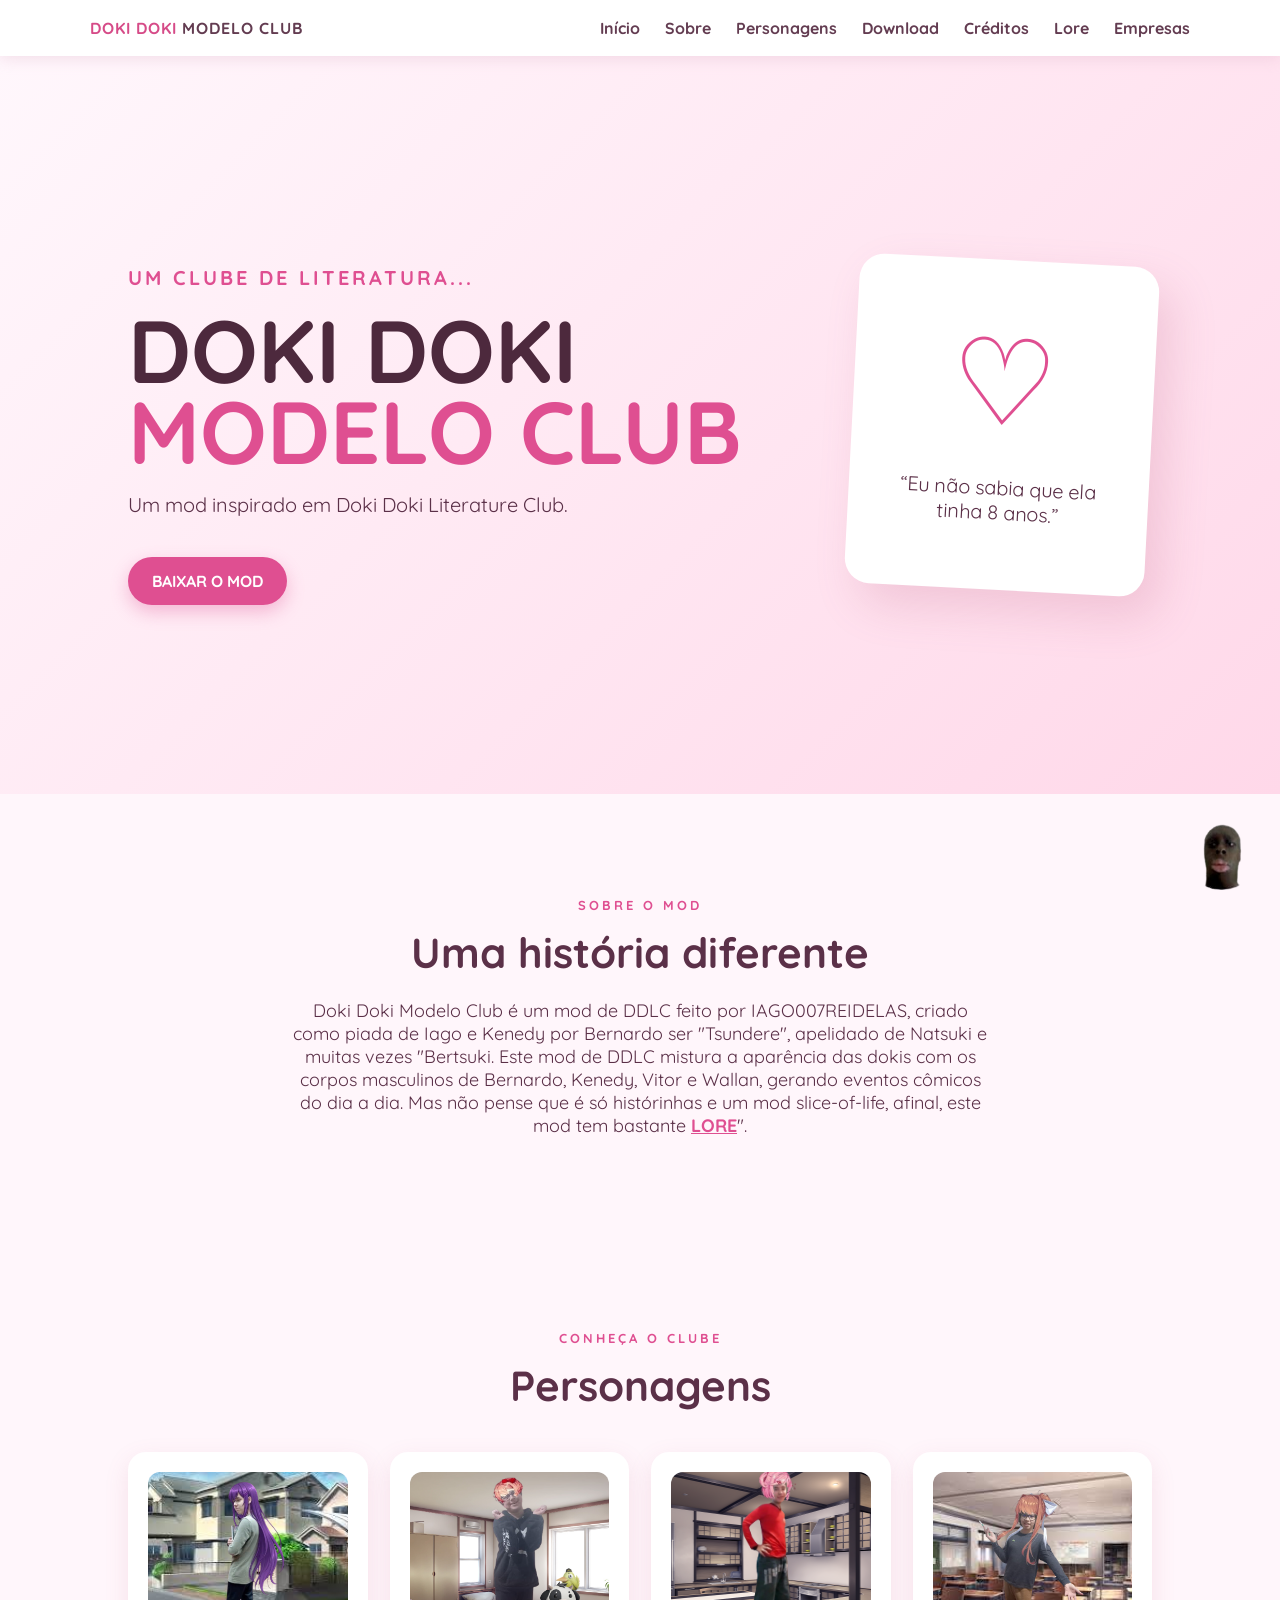
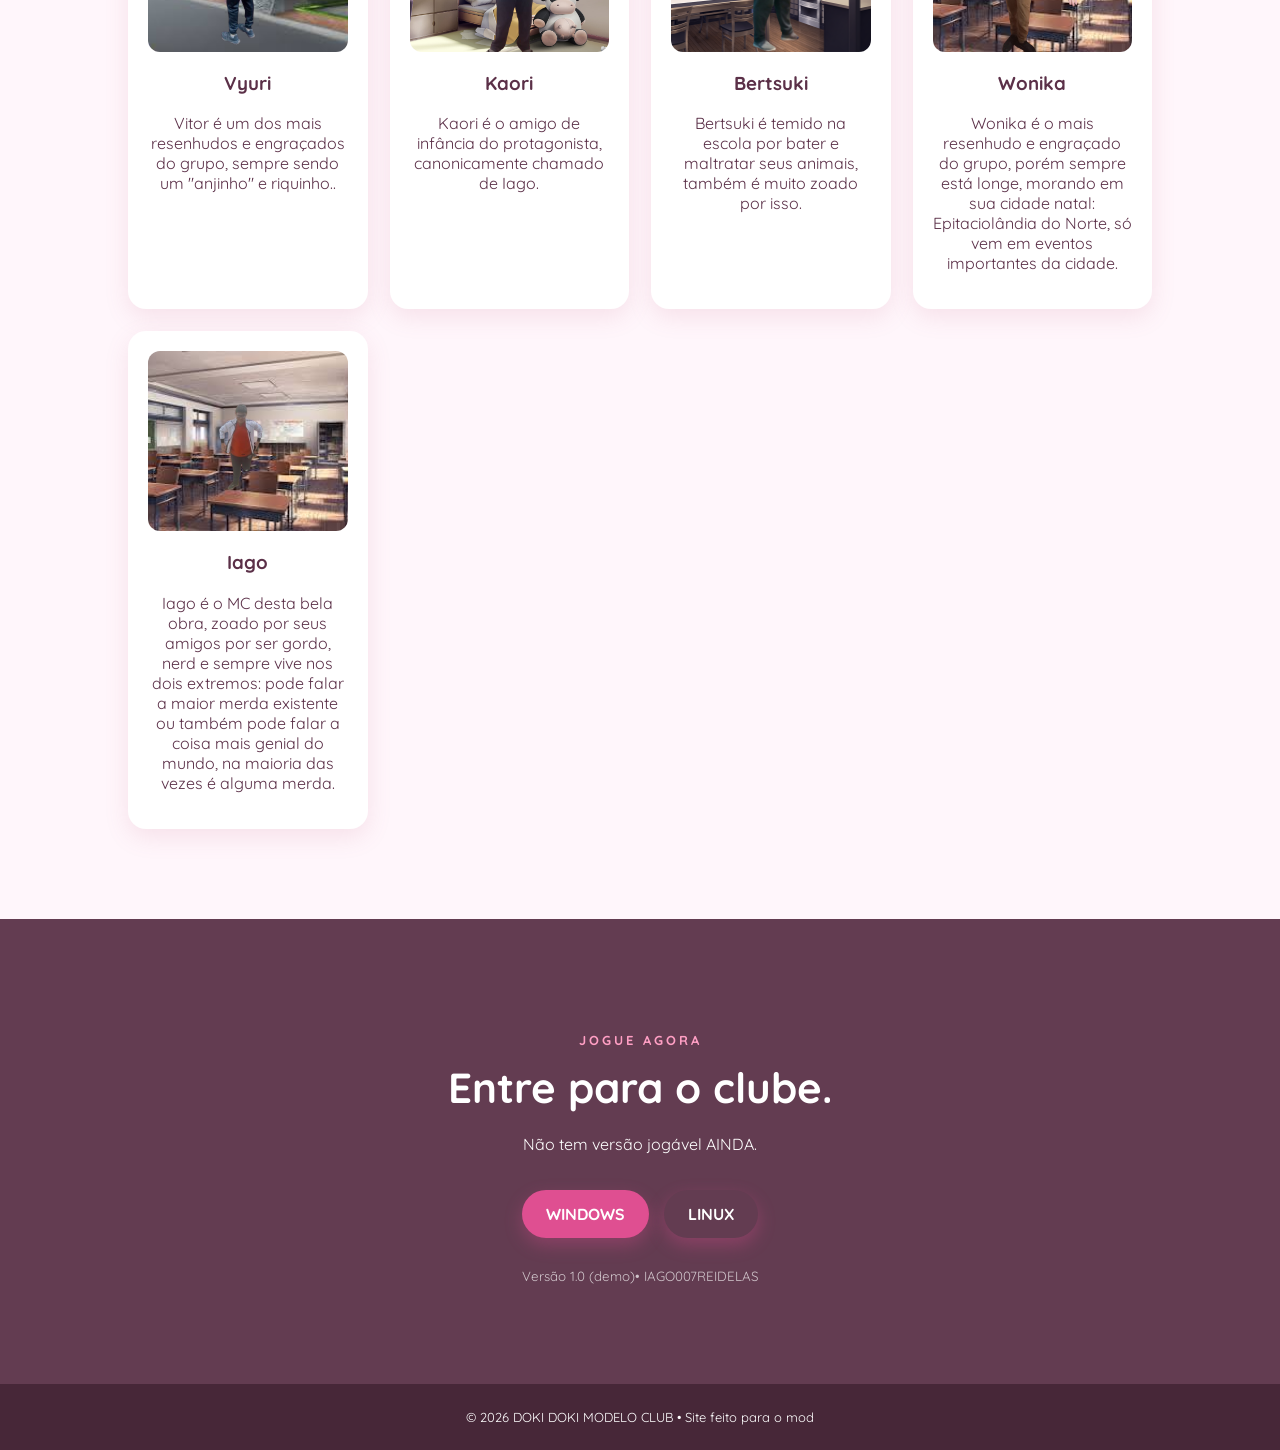
==== index.html @ a73f0401 "first commit" ====
<!doctype html>
<html lang="pt-BR">
<head>
  <meta charset="utf-8">
  <meta name="viewport" content="width=device-width,initial-scale=1">
  <title>DOKI DOKI MODELO CLUB</title>
  <link rel="stylesheet" href="style.css">
</head>
<a href="neguinho.html">
    <img
        src="assets/icones/neguinho.png"
        alt="Neguinho"
        class="neguinho"
    >
</a>
<body>
  <header class="topbar">
    <div class="logo">DOKI DOKI <span>MODELO CLUB</span></div>
    <nav>
      <a href="#home">Início</a>
      <a href="#sobre">Sobre</a>
      <a href="#personagens">Personagens</a>
      <a href="#download">Download</a>
      <a href="creditos.html">Créditos</a>
      <a href="lore.html">Lore</a>
      <a href="empresas.html">Empresas</a>
    </nav>
  </header>

  <main id="home">
    <section class="hero">
      <div class="hero-text">
        <p class="eyebrow">UM CLUBE DE LITERATURA...</p>
        <h1>DOKI DOKI<br><span>MODELO CLUB</span></h1>
        <p>Um mod inspirado em Doki Doki Literature Club.</p>
        <a class="button" href="#download">BAIXAR O MOD</a>
      </div>
      <div class="hero-card">
        <div class="hero-heart">♡</div>
        <p>“Eu não sabia que ela tinha 8 anos.”</p>
      </div>
    </section>

    <section id="sobre" class="section">
      <p class="eyebrow">SOBRE O MOD</p>
      <h2>Uma história diferente</h2>
      <p>Doki Doki Modelo Club é um mod de DDLC feito por IAGO007REIDELAS, criado como piada de Iago e Kenedy por Bernardo ser "Tsundere", apelidado de Natsuki e muitas vezes "Bertsuki. Este mod de DDLC mistura a aparência das dokis com os corpos masculinos de Bernardo, Kenedy, Vitor e Wallan, gerando eventos cômicos do dia a dia. Mas não pense que é só histórinhas e um mod slice-of-life, afinal, este mod tem bastante <a class="lore-button" href="lore.html">LORE</a>".</p>
    </section>

    <section id="personagens" class="section characters">
      <p class="eyebrow">CONHEÇA O CLUBE</p>
      <h2>Personagens</h2>
      <div class="cards">

    <a href="vyuri.html" class="character-card">
    <article>
        <div class="portrait vyuri">
            <img src="assets/personagens/vyuri_menu.png" alt="Vyuri">
        </div>
        <h3>Vyuri</h3>
        <p>Vitor é um dos mais resenhudos e engraçados do grupo, sempre sendo um "anjinho" e riquinho..</p>
    </article>
</a>
    <a href="kaori.html" class="character-card">
    <article>
        <div class="portrait kaori">
            <img src="assets/personagens/kenedy_menu.png" alt="Kaori">
        </div>
        <h3>Kaori</h3>
        <p>Kaori é o amigo de infância do protagonista, canonicamente chamado de Iago.</p>
    </article>
</a>
      <a href="bertsuki.html" class="character-card">
    <article>
        <div class="portrait bertsuki">
            <img src="assets/personagens/bernardo_menu.png" alt="Bertsuki">
        </div>
        <h3>Bertsuki</h3>
        <p>Bertsuki é temido na escola por bater e maltratar seus animais, também é muito zoado por isso.</p>
    </article>
</a>
    <a href="wonika.html" class="character-card">
    <article>
        <div class="portrait wonika">
            <img src="assets/personagens/wallan_menu.png" alt="Wonika">
        </div>
        <h3>Wonika</h3>
        <p>Wonika é o mais resenhudo e engraçado do grupo, porém sempre está longe, morando em sua cidade natal: Epitaciolândia do Norte, só vem em eventos importantes da cidade.</p>
    </article>
</a>
    <a href="iago.html" class="character-card">
    <article>
        <div class="portrait wonika">
            <img src="assets/personagens/iago_menu.png" alt="Wonika">
        </div>
        <h3>Iago</h3>
        <p>Iago é o MC desta bela obra, zoado por seus amigos por ser gordo, nerd e sempre vive nos dois extremos: pode falar a maior merda existente ou também pode falar a coisa mais genial do mundo, na maioria das vezes é alguma merda. </p>
    </article>
</a>
</div>
    </section>

    <section id="download" class="download">
      <p class="eyebrow">JOGUE AGORA</p>
      <h2>Entre para o clube.</h2>
      <p>Não tem versão jogável AINDA.</p>
      <div class="downloads">
        <a class="button" href="#">WINDOWS</a>
        <a class="button secondary" href="#">LINUX</a>
      </div>
      <small>Versão 1.0 (demo)• IAGO007REIDELAS</small>
    </section>
  </main>

  <footer>© 2026 DOKI DOKI MODELO CLUB • Site feito para o mod</footer>
  <script src="script.js"></script>
</body>
</html>
---- style.css ----
@import url('https://fonts.googleapis.com/css2?family=Quicksand:wght@400;500;700&display=swap');

/* =========================
   BASE
========================= */

* {
    box-sizing: border-box;
}

html {
    scroll-behavior: smooth;
}

body {
    margin: 0;
    font-family: Quicksand, Arial, sans-serif;
    color: #5b3048;
    background: #fff6fb;
}


/* =========================
   BARRA DE NAVEGAÇÃO
========================= */

.topbar {
    position: sticky;
    top: 0;
    z-index: 10;
    display: flex;
    justify-content: space-between;
    align-items: center;
    padding: 18px 7%;
    background: #fff;
    box-shadow: 0 2px 15px #d9a9c055;
}

.logo {
    font-weight: 700;
    color: #d64b88;
    letter-spacing: 1px;
}

.logo span {
    color: #633c51;
}

nav {
    display: flex;
    gap: 25px;
}

nav a {
    color: #633c51;
    text-decoration: none;
    font-weight: 700;
}

nav a:hover {
    color: #df4f91;
}


/* =========================
   HERO
========================= */

.hero {
    min-height: 82vh;
    display: flex;
    align-items: center;
    justify-content: space-between;
    padding: 70px 10%;
    background: linear-gradient(135deg, #fff7fc, #ffd8e9);
}

.hero-text {
    max-width: 650px;
}

.eyebrow {
    font-size: 13px;
    letter-spacing: 3px;
    font-weight: 700;
    color: #df4f91;
}

h1 {
    font-size: clamp(45px, 7vw, 88px);
    line-height: .92;
    margin: 15px 0;
    color: #4d293d;
}

h1 span {
    color: #df4f91;
}

h2 {
    font-size: 42px;
    margin: 8px 0 20px;
}

.hero p {
    font-size: 20px;
}


/* =========================
   BOTÕES
========================= */

.button {
    display: inline-block;
    margin-top: 20px;
    padding: 14px 24px;
    border-radius: 30px;
    background: #df4f91;
    color: white;
    text-decoration: none;
    font-weight: 700;
    box-shadow: 0 7px 18px #df4f9155;
}

.button:hover {
    transform: translateY(-2px);
}

.secondary {
    background: #633c51;
}


/* =========================
   HERO CARD
========================= */

.hero-card {
    width: 300px;
    height: 330px;
    border-radius: 25px;
    background: #fff;
    display: flex;
    flex-direction: column;
    align-items: center;
    justify-content: center;
    text-align: center;
    padding: 30px;
    box-shadow: 15px 20px 45px #b85a7b33;
    transform: rotate(3deg);
}

.hero-heart {
    font-size: 120px;
    color: #df4f91;
}


/* =========================
   SEÇÕES
========================= */

.section {
    padding: 90px 10%;
    text-align: center;
}

.section > p:not(.eyebrow) {
    max-width: 700px;
    margin: auto;
    font-size: 18px;
}


/* =========================
   CARDS
========================= */

.cards {
    display: grid;
    grid-template-columns: repeat(4, 1fr);
    gap: 22px;
    margin-top: 40px;
}

.cards article {
    background: #fff;
    padding: 20px;
    border-radius: 18px;
    box-shadow: 0 8px 25px #b85a7b22;
}

.character-card {
    display: block;
    text-decoration: none;
    color: inherit;
}

.character-card article {
    height: 100%;
    transition: transform 0.2s, box-shadow 0.2s;
}

.character-card:hover article {
    transform: translateY(-8px);
    box-shadow: 0 15px 30px #b85a7b44;
}


/* =========================
   RETRATOS
========================= */

.portrait {
    height: 180px;
    border-radius: 12px;
    display: flex;
    justify-content: center;
    align-items: flex-end;
    overflow: hidden;
    background-size: cover;
    background-position: center;
}

.portrait img {
    max-width: 100%;
    max-height: 180px;
    width: auto;
    height: auto;
    object-fit: contain;
}


/* Fundos individuais */

.portrait.vyuri {
    background-image: url("assets/bg/vyuri_room.jpeg");
}

.portrait.kaori {
    background-image: url("assets/bg/quarto_kaori.webp");
}

.portrait.bertsuki {
    background-image: url("assets/bg/bertsuki_room.png");
}

.portrait.wonika {
    background-image: url("assets/bg/wonika_room.jpeg");
}


/* =========================
   DOWNLOAD
========================= */

.download {
    text-align: center;
    padding: 100px 10%;
    background: #633c51;
    color: #fff;
}

.download .eyebrow {
    color: #ff9fc4;
}

.download h2 {
    color: #fff;
}

.downloads {
    display: flex;
    gap: 15px;
    justify-content: center;
    flex-wrap: wrap;
}

.download small {
    display: block;
    margin-top: 30px;
    opacity: .7;
}


/* =========================
   FOOTER
========================= */

footer {
    text-align: center;
    padding: 25px;
    background: #472738;
    color: #fff;
    font-size: 13px;
}


/* =========================
   LORE
========================= */

.lore-button {
    color: #df4f91;
    font-weight: 700;
    text-decoration: underline;
    cursor: pointer;
}

.lore-hero {
    min-height: 80vh;
    display: flex;
    flex-direction: column;
    align-items: center;
    justify-content: center;
    text-align: center;
    padding: 80px 10%;
    background: linear-gradient(135deg, #fff7fc, #ffd8e9);
}

.lore-hero h1 {
    font-size: clamp(60px, 10vw, 120px);
    margin: 10px 0;
}

.lore-hero p {
    font-size: 20px;
}

.lore-content {
    max-width: 900px;
    margin: auto;
}

.lore-content p {
    line-height: 1.8;
}


/* =========================
   SPOILER
========================= */

.spoiler-button {
    margin-top: 45px;
    padding: 30px 70px;
    border-radius: 15px;
    background: #633c51;
    color: white;
    text-decoration: none;
    font-size: 32px;
    font-weight: 700;
    box-shadow: 0 10px 30px #633c5155;
    transition: .2s;
}

.spoiler-button:hover {
    transform: scale(1.05);
    background: #df4f91;
}

.spoiler-button span {
    display: block;
    font-size: 15px;
    letter-spacing: 3px;
    margin-top: 5px;
}


/* =========================
   NEGUINHO
========================= */

.neguinho {
    position: fixed;
    bottom: 10px;
    right: 15px;
    width: 80px;
    height: auto;
    z-index: 100;
    cursor: pointer;
}

.neguinho-page {
    min-height: 100vh;
    display: flex;
    flex-direction: column;
    align-items: center;
    justify-content: center;
    text-align: center;
    padding: 40px;
    background: #fff6fb;
}

.neguinho-page h1 {
    font-size: clamp(25px, 5vw, 55px);
    color: #df4f91;
}

.neguinho-grande {
    max-width: 500px;
    width: 80%;
    height: auto;
    margin: 20px 0;
}


/* =========================
   PÁGINA DO WONIKA
========================= */

.pagina-wonika {
    margin: 40px;
}

.titulo-wonika {
    display: flex;
    align-items: center;
    gap: 20px;
}

.foto-wonika {
    width: 200px;
    height: auto;
    transform: translateY(-70px);
}

.pagina-wonika p {
    transform: translateY(-80px);
    font-size: 32px
}

.pagina-wonika h1 {
    transform: translateY(-120px);
}


/* =========================
   RESPONSIVIDADE
========================= */

@media (max-width: 800px) {

    .topbar {
        flex-direction: column;
        gap: 12px;
    }

    nav {
        gap: 12px;
        flex-wrap: wrap;
        justify-content: center;
    }

    .hero {
        flex-direction: column;
        gap: 50px;
        text-align: center;
    }

    .hero-card {
        width: 250px;
        height: 270px;
    }

    .cards {
        grid-template-columns: 1fr 1fr;
    }

    h2 {
        font-size: 34px;
    }
}

@media (max-width: 500px) {

    .cards {
        grid-template-columns: 1fr;
    }

    nav a {
        font-size: 13px;
    }
}
/* =========================
PÁGINA DE EMPRESAS
========================= */

.empresas-page {
background: #fff6fb;
}

.empresas-hero {
min-height: 60vh;
display: flex;
flex-direction: column;
align-items: center;
justify-content: center;
text-align: center;
padding: 80px 10%;
background: linear-gradient(135deg, #fff7fc, #ffd8e9);
}

.empresas-hero h1 {
font-size: clamp(50px, 8vw, 100px);
}

.empresas-hero p:not(.eyebrow) {
max-width: 700px;
font-size: 19px;
}

/* LISTA DE EMPRESAS */

.empresas-lista {
max-width: 1200px;
margin: auto;
padding: 80px 10%;
}

/* CARD DA EMPRESA */

.empresa {
display: flex;
justify-content: space-between;
align-items: center;
gap: 50px;

```
margin-bottom: 60px;
padding: 50px;

background: white;
border-radius: 25px;

box-shadow: 0 10px 30px #b85a7b22;
```

}

.empresa-info {
flex: 1;
}

.empresa-info h2 {
font-size: 38px;
}

.empresa-info p {
line-height: 1.7;
}

/* TIPO DA EMPRESA */

.empresa-tipo {
font-size: 12px;
letter-spacing: 3px;
font-weight: 700;
color: #df4f91;
}

/* DETALHES */

.empresa-detalhes {
display: flex;
gap: 30px;
flex-wrap: wrap;

```
margin: 30px 0;
```

}

.empresa-detalhes div {
display: flex;
flex-direction: column;
}

.empresa-detalhes strong {
color: #df4f91;
}

.empresa-detalhes span {
font-size: 14px;
}

/* LOGO DA EMPRESA */

.empresa-logo {
min-width: 250px;
height: 250px;

```
display: flex;
flex-direction: column;

align-items: center;
justify-content: center;

text-align: center;

border-radius: 25px;

color: white;
```

}

.empresa-logo h3 {
font-size: 90px;
margin: 0;
}

.empresa-logo p {
font-weight: 700;
letter-spacing: 2px;
}

/* JOSÉ MIGUEL EMPRESAS */

.jose-logo {
background: linear-gradient(
135deg,
#d64b88,
#633c51
);
}

/* KENEDY CORPORATION */

.kenedy-logo {
background: linear-gradient(
135deg,
#2c2c3a,
#6a6a8a
);
}

/* EMPRESA SECRETA */

.empresa-secreta {
opacity: 0.8;
}

.secreto-logo {
background: #1b1b1b;
}

.empresa-bloqueada {
padding: 14px 25px;

```
border: none;
border-radius: 20px;

background: #333;
color: #888;

font-weight: 700;

cursor: not-allowed;
```

}

/* AVISO FINAL */

.empresas-aviso {
padding: 100px 10%;

```
text-align: center;

background: #633c51;
color: white;
```

}

.empresas-aviso h2 {
color: white;
}

.empresas-aviso p:not(.eyebrow) {
max-width: 600px;
margin: auto;
}

/* RESPONSIVIDADE */

@media (max-width: 800px) {

```
.empresa {
    flex-direction: column;
    text-align: center;
}

.empresa-logo {
    min-width: 100%;
}

.empresa-detalhes {
    justify-content: center;
}
```

}
.jose-logo {
    background: none;
}

.jose-logo img {
    width: 100%;
    height: 100%;
    object-fit: contain;
}
/* =========================
   PÁGINA DO VYURI
========================= */

.pagina-vyuri {
    margin: 40px;
}

.titulo-vyuri {
    display: flex;
    align-items: center;
    justify-content: space-between;
}

.foto-vyuri {
    width: 200px;
    height: auto;
}

.pagina-vyuri p {
    transform: translateY(-30px);
}
.pagina-personagem {
    margin: 40px;
}

.titulo-personagem {
    display: flex;
    align-items: center;
    justify-content: space-between;
}

.foto-personagem {
    width: 200px;
    height: auto;
}

.pagina-personagem p {
    transform: translateY(-30px);
}
/* =========================
   CRÉDITOS
========================= */

.creditos-page {
    background: #fff6fb;
}

.creditos-hero {
    min-height: 55vh;

    display: flex;
    flex-direction: column;

    align-items: center;
    justify-content: center;

    text-align: center;

    padding: 80px 10%;

    background: linear-gradient(
        135deg,
        #fff7fc,
        #ffd8e9
    );
}

.creditos-hero h1 {
    font-size: clamp(60px, 10vw, 120px);
}

.creditos-hero p:not(.eyebrow) {
    font-size: 20px;
}


/* LISTA */

.creditos-lista {
    max-width: 900px;

    margin: auto;

    padding: 80px 10%;

    display: grid;

    grid-template-columns: repeat(
        2,
        1fr
    );

    gap: 25px;
}


/* CARDS */

.credito-card {
    background: white;

    padding: 35px;

    border-radius: 20px;

    box-shadow: 0 8px 25px #b85a7b22;

    text-align: center;
}

.credito-card h2 {
    color: #df4f91;
}

.credito-card h3 {
    font-size: 24px;
}

.credito-card p {
    line-height: 1.6;
}


/* CARD ESPECIAL */

.credito-card.especial {
    grid-column: span 2;

    background: #633c51;

    color: white;
}

.credito-card.especial h2 {
    color: #ff9fc4;
}

.pequeno {
    font-size: 13px;

    opacity: 0.7;

    margin-top: 20px;
}


/* FINAL */

.creditos-final {
    text-align: center;

    padding: 100px 10%;

    background: linear-gradient(
        135deg,
        #ffd8e9,
        #fff7fc
    );
}

.creditos-final p {
    font-size: 18px;

    margin-bottom: 25px;
}


/* CELULAR */

@media (max-width: 600px) {

    .creditos-lista {
        grid-template-columns: 1fr;
    }

    .credito-card.especial {
        grid-column: span 1;
    }

}
/* =========================
   PÁGINAS DE PERSONAGENS
========================= */

.personagem-page {
    background: #fff6fb;
}


/* HERO */

.personagem-hero {
    min-height: 75vh;

    display: flex;
    align-items: center;
    justify-content: space-between;

    gap: 50px;

    padding: 70px 12%;

    background: linear-gradient(
        135deg,
        #fff7fc,
        #ffd8e9
    );
}

.personagem-texto {
    max-width: 600px;
}

.personagem-texto h1 {
    font-size: clamp(60px, 9vw, 110px);
}

.personagem-apelido {
    font-size: 22px;
    font-weight: 700;
    color: #df4f91;
}

.personagem-descricao {
    margin-top: 25px;
    font-size: 18px;
    line-height: 1.8;
}


/* IMAGEM */

.personagem-imagem {
    display: flex;
    align-items: flex-end;
    justify-content: center;
}

.personagem-imagem img {
    width: min(350px, 30vw);
    max-height: 500px;

    object-fit: contain;
}


/* INFORMAÇÕES */

.personagem-info {
    max-width: 1200px;

    margin: auto;

    padding: 90px 10%;

    display: grid;

    grid-template-columns:
        repeat(3, 1fr);

    gap: 25px;
}

.info-card {
    padding: 30px;

    background: white;

    border-radius: 20px;

    box-shadow:
        0 8px 25px #b85a7b22;
}

.info-card h2 {
    font-size: 22px;
    color: #df4f91;
}

.info-card p {
    line-height: 1.7;
}


/* FRASE */

.personagem-quote {
    padding: 100px 10%;

    text-align: center;

    background: #633c51;

    color: white;
}

.personagem-quote p {
    font-size: clamp(
        25px,
        4vw,
        50px
    );

    font-weight: 700;

    margin-bottom: 15px;
}

.personagem-quote span {
    color: #ff9fc4;
}


/* VOLTAR */

.personagem-voltar {
    text-align: center;

    padding: 60px;
}


/* CELULAR */

@media (max-width: 800px) {

    .personagem-hero {
        flex-direction: column;

        text-align: center;

        padding: 70px 10%;
    }

    .personagem-imagem img {
        width: 250px;
    }

    .personagem-info {
        grid-template-columns: 1fr;
    }

}
/* =========================
KENEDY CLONING PROGRAM
========================= */

.clones-page {
margin: 0;
background: #111;
color: #d6d6d6;
font-family: Arial, sans-serif;
}

/* HEADER */

.clones-header {
display: flex;
justify-content: space-between;
align-items: center;

```
padding: 25px 8%;

border-bottom: 1px solid #333;

background: #171717;
```

}

.clones-logo {
font-size: 22px;
font-weight: 700;

```
letter-spacing: 3px;
```

}

.clones-logo span {
display: block;

```
font-size: 10px;

letter-spacing: 5px;

color: #888;
```

}

.classified {
border: 1px solid #777;

```
padding: 8px 15px;

font-size: 11px;

letter-spacing: 3px;

color: #aaa;
```

}

/* HERO */

.clones-hero {
max-width: 1000px;

```
margin: auto;

padding: 100px 10%;

text-align: center;
```

}

.system-text {
font-size: 11px;

```
letter-spacing: 4px;

color: #777;
```

}

.clones-hero h1 {
font-size: clamp(35px, 6vw, 80px);

```
color: #ddd;

letter-spacing: 2px;
```

}

.clones-intro {
max-width: 650px;

```
margin: 30px auto;

line-height: 1.8;

color: #999;
```

}

.warning-box {
max-width: 650px;

```
margin: 50px auto 0;

padding: 25px;

border: 1px solid #444;

text-align: left;

background: #181818;
```

}

.warning-box strong {
color: #aaa;

```
letter-spacing: 3px;
```

}

/* CATÁLOGO */

.clones-section {
padding: 80px 10%;

```
background: #161616;
```

}

.clones-section > h2 {
text-align: center;

```
color: #ddd;
```

}

.clones-section > .system-text {
text-align: center;
}

/* GRID */

.clones-grid {
max-width: 1200px;

```
margin: 50px auto 0;

display: grid;

grid-template-columns:
    repeat(3, 1fr);

gap: 20px;
```

}

/* CARD */

.clone-card {
padding: 20px;

```
background: #1d1d1d;

border: 1px solid #333;

text-align: center;
```

}

.clone-card h3 {
letter-spacing: 2px;

```
color: #ccc;
```

}

.clone-card p {
font-size: 13px;

```
color: #888;
```

}

/* IMAGEM */

.clone-image {
    display: flex;
    align-items: flex-end;
    justify-content: center;

    background: #111;
}

.clone-image img {
    max-width: 100%;
    max-height: 300px;
    width: auto;
    height: auto;
    object-fit: contain;
}

/* STATUS */

.status {
font-size: 11px !important;

```
letter-spacing: 2px;
```

}

.active {
color: #999 !important;
}

.unknown {
color: #777 !important;
}

.error {
color: #aaa !important;
}

/* LINKS */

.clone-card a {
display: inline-block;

```
margin-top: 15px;

padding: 10px 15px;

border: 1px solid #444;

color: #aaa;

text-decoration: none;

font-size: 11px;

letter-spacing: 2px;
```

}

.clone-card a:hover {
background: #333;
}

/* BLOQUEADO */

.clone-card button {
margin-top: 15px;

```
padding: 10px;

background: #151515;

border: 1px solid #333;

color: #666;

font-size: 10px;
```

}

.restricted-image {
font-size: 100px;

```
color: #333;
```

}

.corrupted {
opacity: 0.75;
}

/* DOCUMENTO */

.secret-document {
max-width: 800px;

```
margin: auto;

padding: 100px 10%;
```

}

.secret-document h2 {
color: #ccc;
}

.document-content {
margin-top: 40px;

```
padding: 35px;

border: 1px solid #333;

background: #171717;

line-height: 1.8;
```

}

.redacted {
letter-spacing: 4px;

```
color: #777;
```

}

/* FINAL */

.clones-ending {
padding: 100px 10%;

```
text-align: center;

border-top: 1px solid #222;

background: #101010;
```

}

.clones-ending p {
font-size: 18px;

```
letter-spacing: 3px;

color: #aaa;
```

}

.clones-ending span {
font-size: 11px;

```
color: #555;

letter-spacing: 2px;
```

}

/* FOOTER */

.clones-footer {
padding: 40px;

```
text-align: center;

background: #0b0b0b;

color: #555;

font-size: 10px;

letter-spacing: 2px;
```

}

/* CELULAR */

@media (max-width: 800px) {

```
.clones-grid {
    grid-template-columns: 1fr;
}

.clones-header {
    flex-direction: column;

    gap: 20px;

    text-align: center;
}
```

}
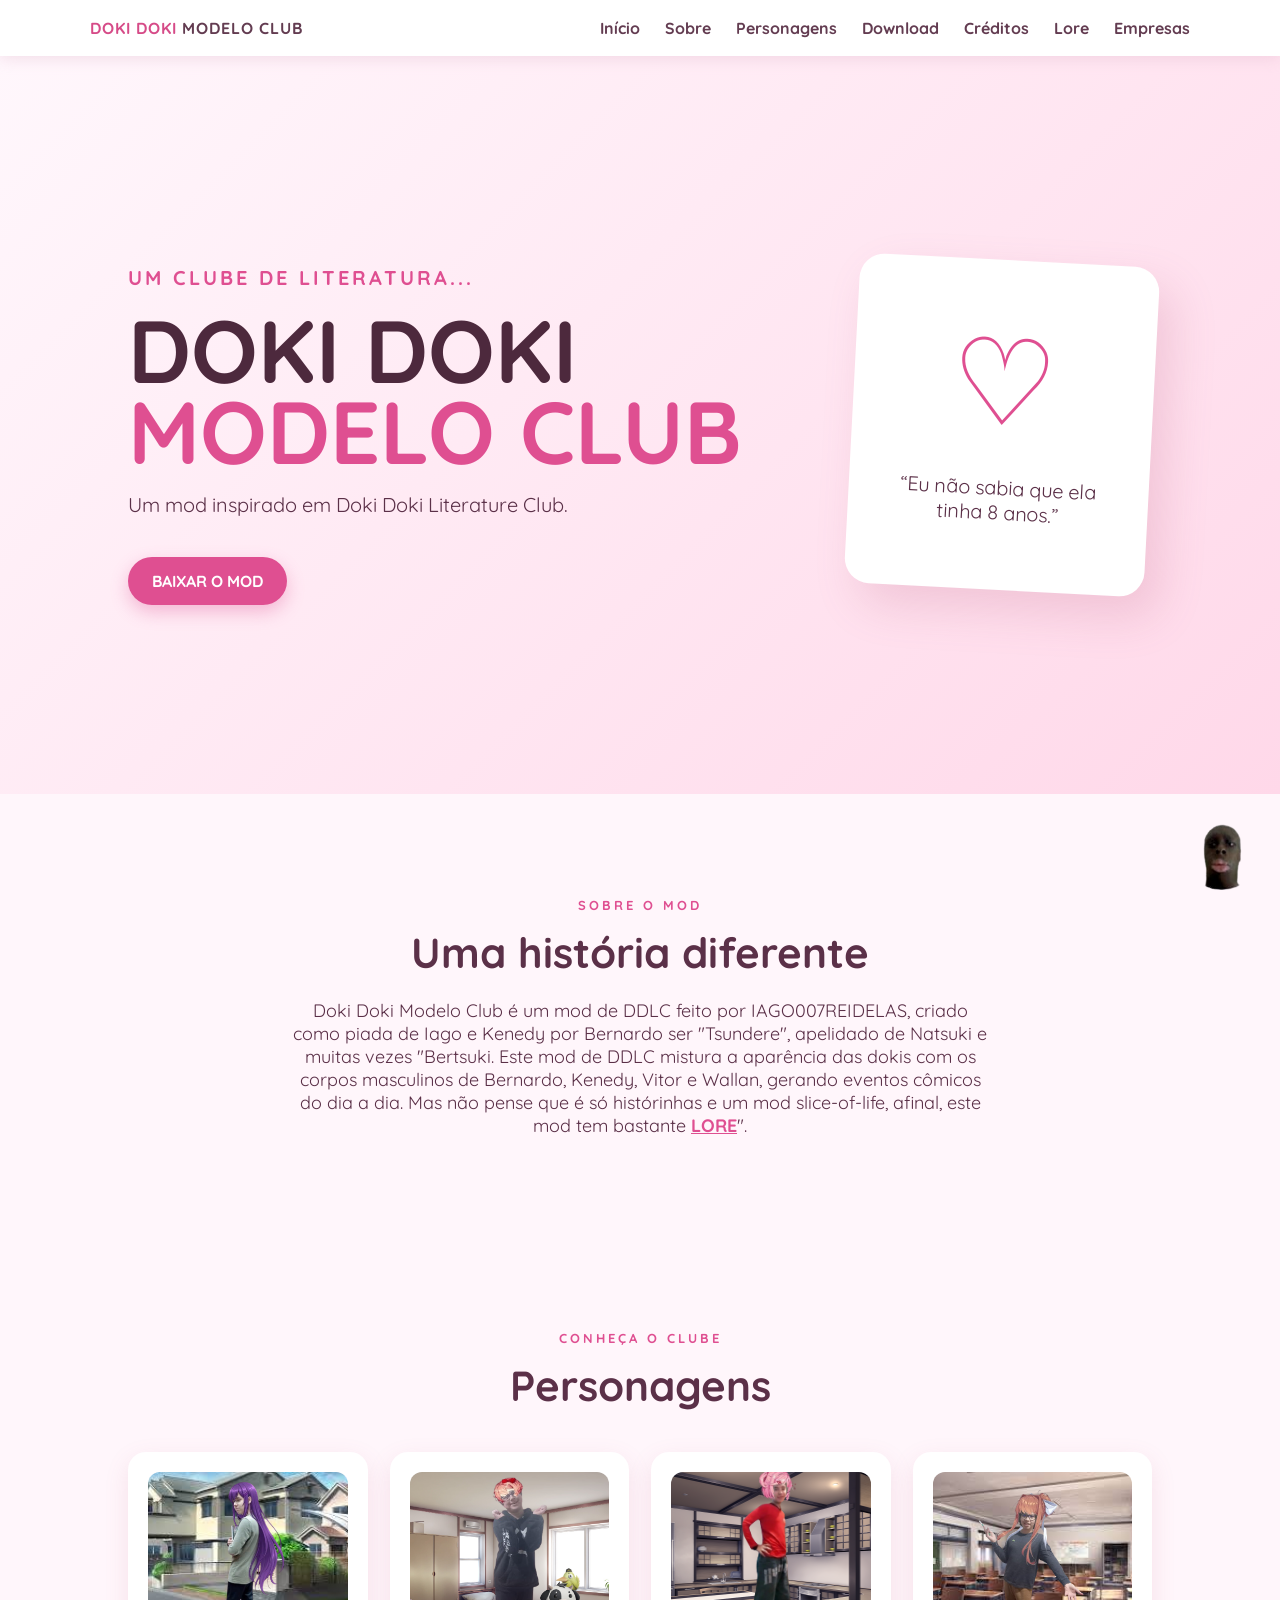
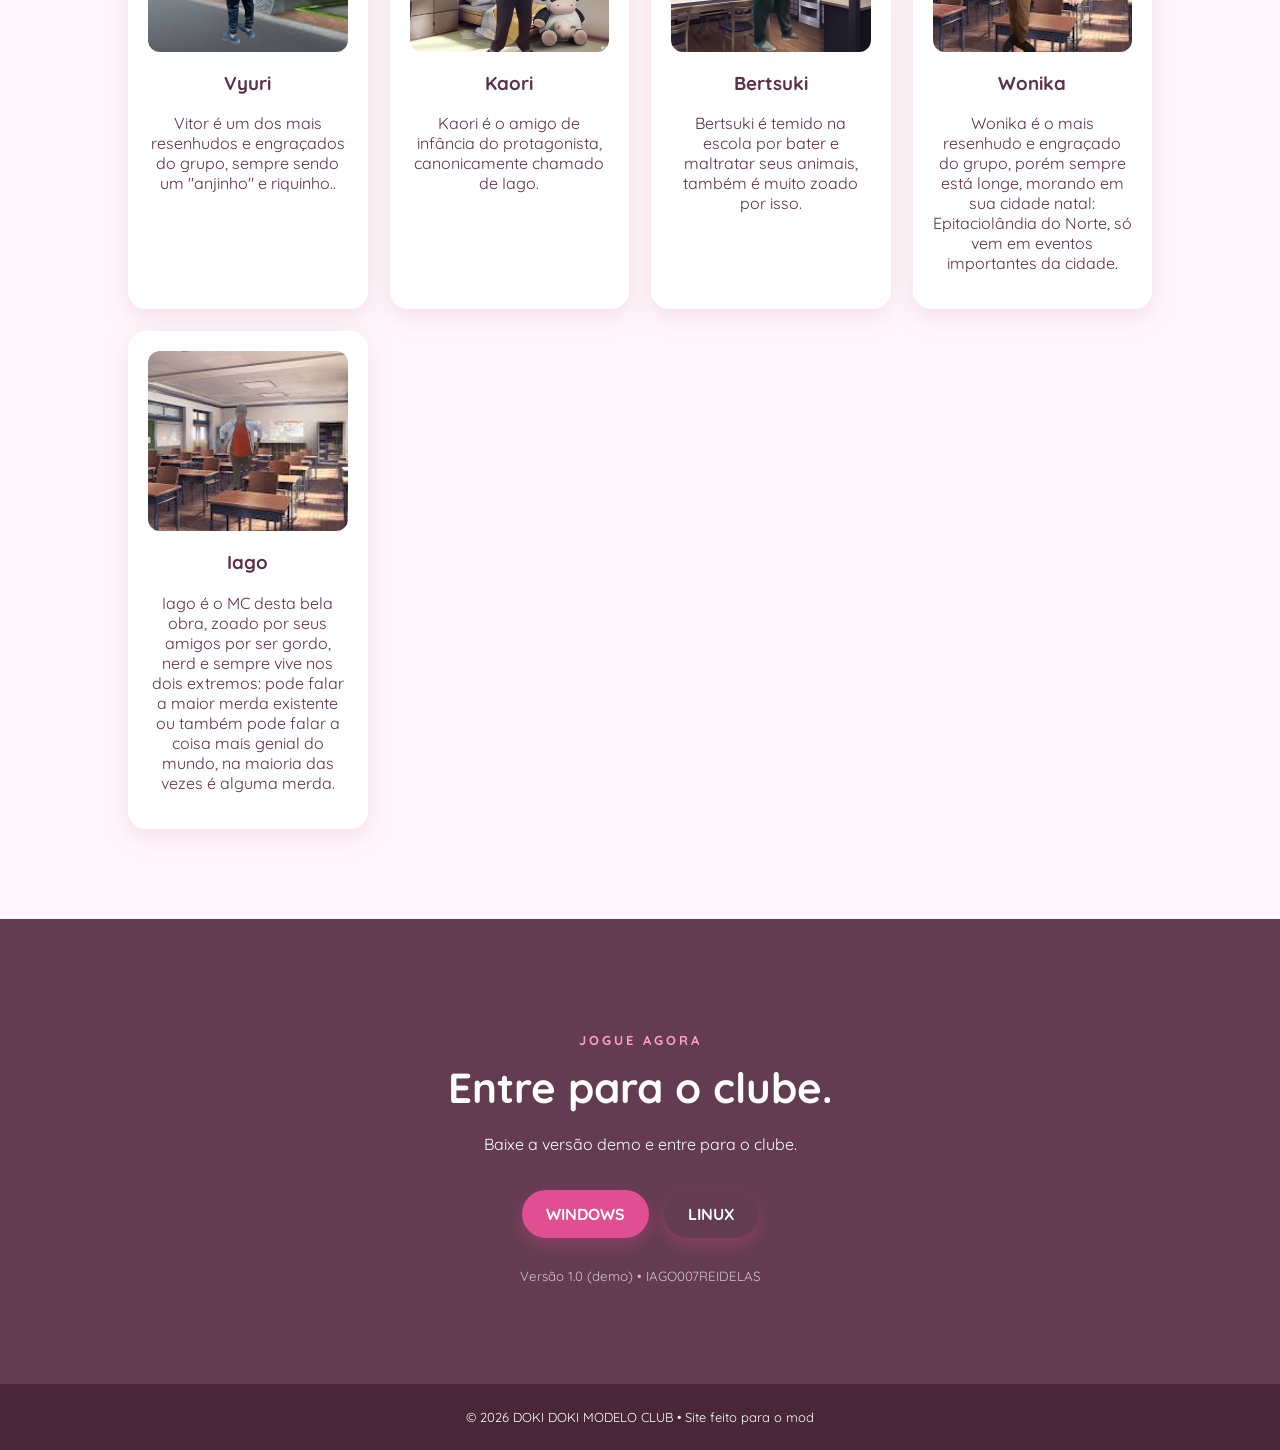
==== commit 69fbc56e: "Tentando fazer a versão mobile" ====
--- a/index.html
+++ b/index.html
@@ -101,15 +101,36 @@
     </section>
 
     <section id="download" class="download">
-      <p class="eyebrow">JOGUE AGORA</p>
-      <h2>Entre para o clube.</h2>
-      <p>Não tem versão jogável AINDA.</p>
-      <div class="downloads">
-        <a class="button" href="#">WINDOWS</a>
-        <a class="button secondary" href="#">LINUX</a>
-      </div>
-      <small>Versão 1.0 (demo)• IAGO007REIDELAS</small>
-    </section>
+
+    <p class="eyebrow">JOGUE AGORA</p>
+
+    <h2>Entre para o clube.</h2>
+
+    <p>Baixe a versão demo e entre para o clube.</p>
+
+    <div class="downloads">
+
+        <a
+            class="button"
+            href="https://github.com/iago0071/Doki-Doki-Modelo-Club-versao-jogavel"
+            target="_blank"
+        >
+            WINDOWS
+        </a>
+
+        <a
+            class="button secondary"
+            href="https://github.com/iago0071/Doki-Doki-Modelo-Club-versao-jogavel"
+            target="_blank"
+        >
+            LINUX
+        </a>
+
+    </div>
+
+    <small>Versão 1.0 (demo) • IAGO007REIDELAS</small>
+
+</section>
   </main>
 
   <footer>© 2026 DOKI DOKI MODELO CLUB • Site feito para o mod</footer>
--- a/style.css
+++ b/style.css
@@ -1494,3 +1494,32 @@
 ```
 
 }
+/* =========================
+   RESPONSIVIDADE MOBILE */
+@media (max-width: 768px) {
+    body {
+        overflow-x: hidden;
+    }
+
+    h1 {
+        font-size: 2.5rem;
+    }
+
+    h2 {
+        font-size: 2rem;
+    }
+
+    .nav-links {
+        flex-wrap: wrap;
+        justify-content: center;
+    }
+
+    .characters-grid {
+        grid-template-columns: 1fr;
+    }
+
+    .container {
+        padding-left: 20px;
+        padding-right: 20px;
+    }
+}
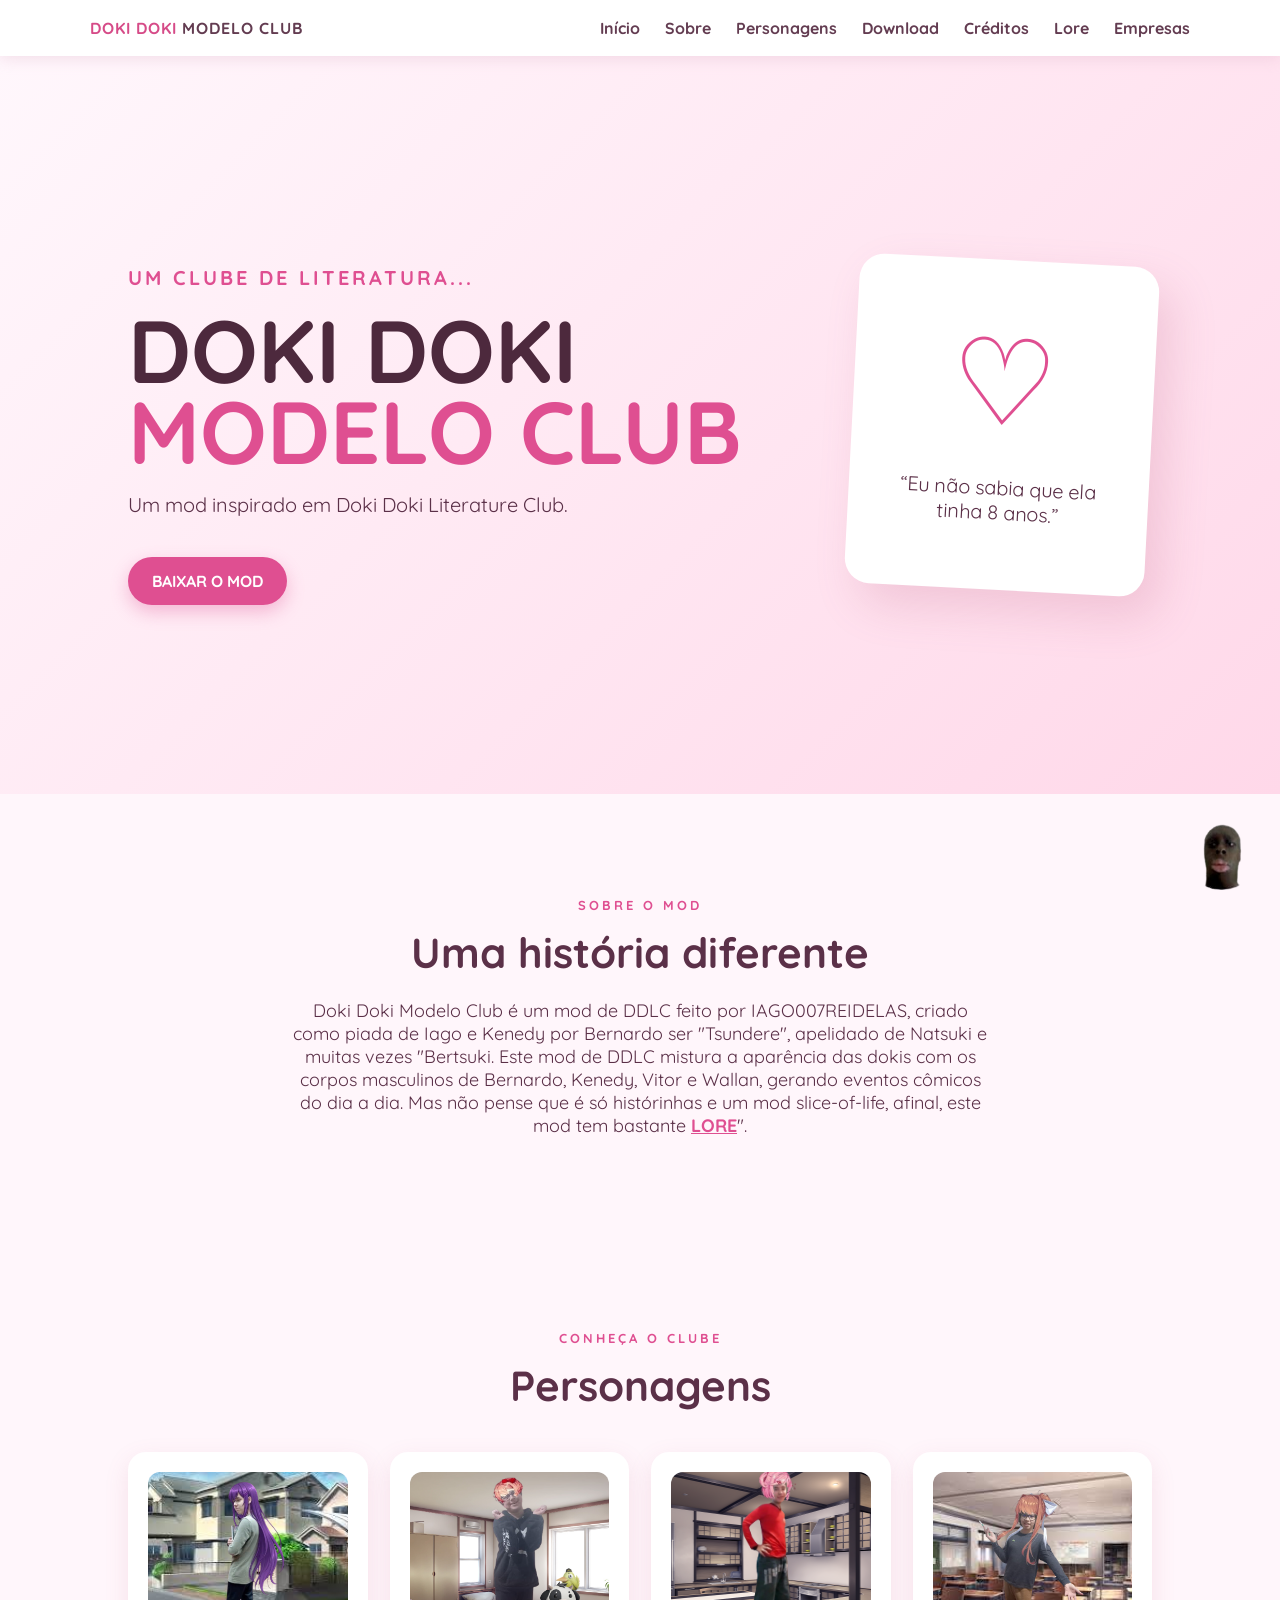
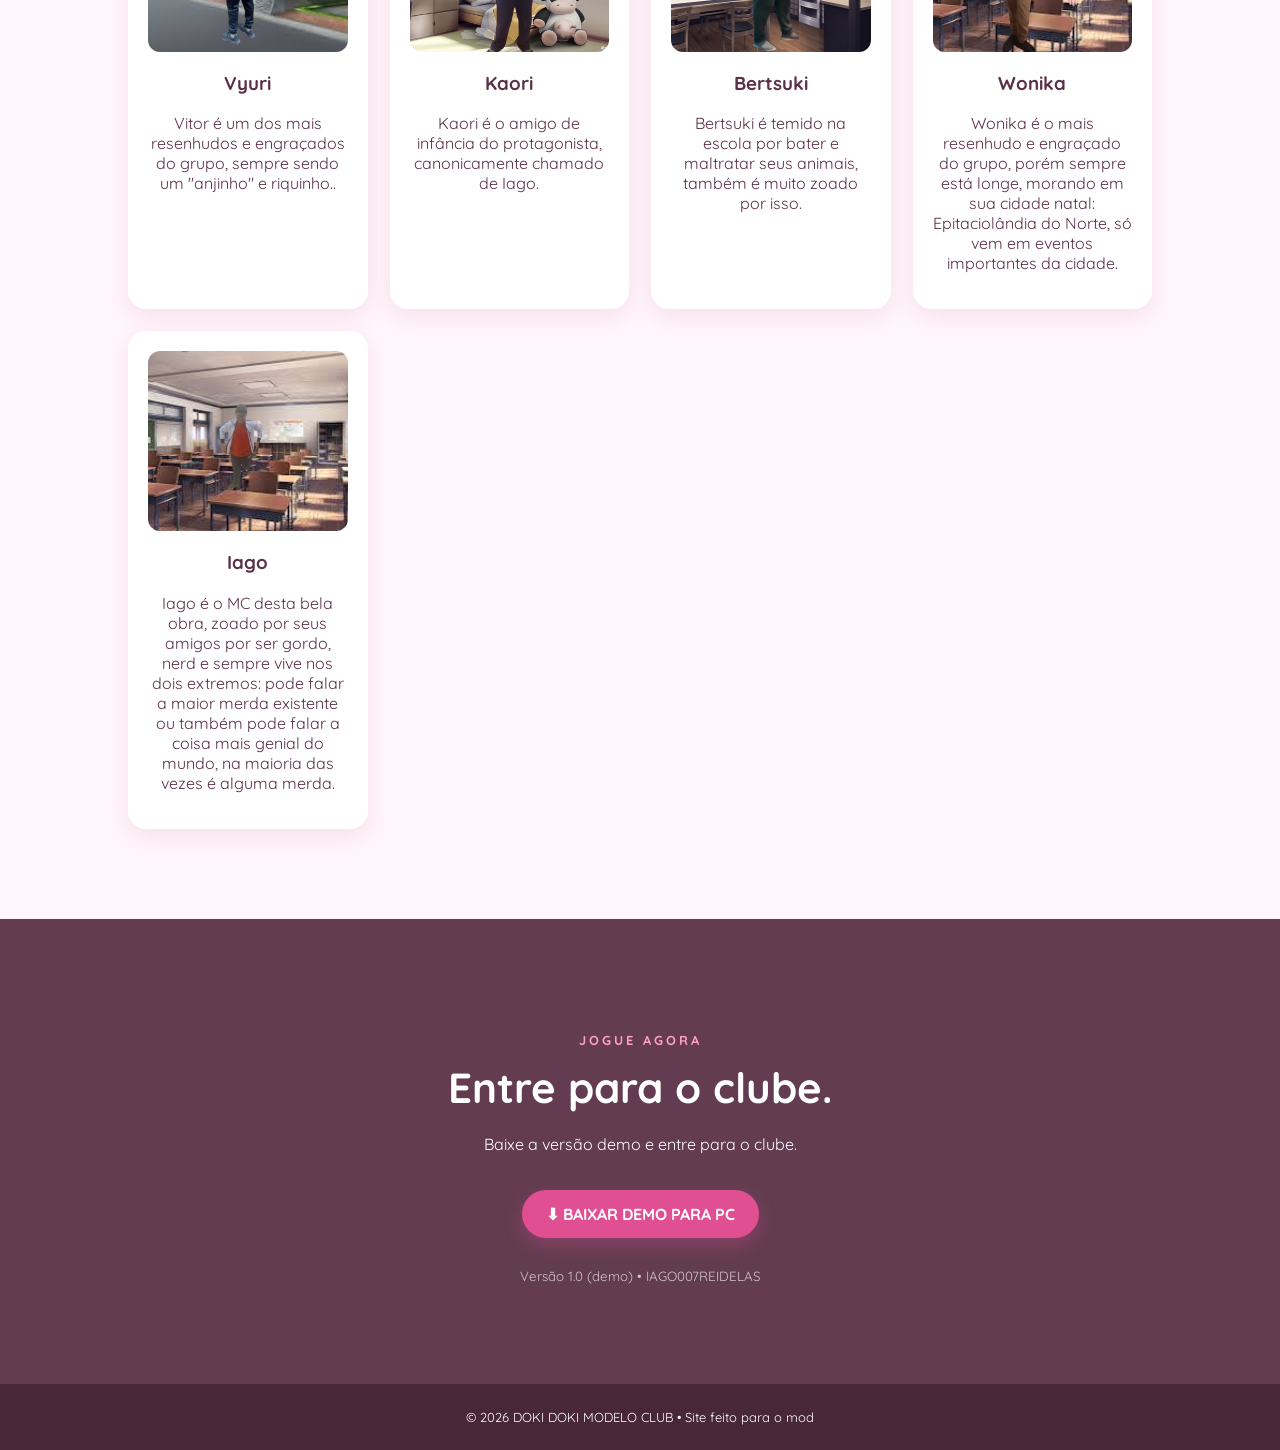
==== commit 312dd052: "Versão mobile lançada" ====
--- a/index.html
+++ b/index.html
@@ -2,7 +2,7 @@
 <html lang="pt-BR">
 <head>
   <meta charset="utf-8">
-  <meta name="viewport" content="width=device-width,initial-scale=1">
+  <meta name="viewport" content="width=device-width, initial-scale=1.0">
   <title>DOKI DOKI MODELO CLUB</title>
   <link rel="stylesheet" href="style.css">
 </head>
@@ -111,20 +111,12 @@
     <div class="downloads">
 
         <a
-            class="button"
-            href="https://github.com/iago0071/Doki-Doki-Modelo-Club-versao-jogavel"
-            target="_blank"
-        >
-            WINDOWS
-        </a>
-
-        <a
-            class="button secondary"
-            href="https://github.com/iago0071/Doki-Doki-Modelo-Club-versao-jogavel"
-            target="_blank"
-        >
-            LINUX
-        </a>
+    class="button"
+    href="https://github.com/iago0071/Doki-Doki-Modelo-Club-versao-jogavel"
+    target="_blank"
+>
+    ⬇ BAIXAR DEMO PARA PC
+</a>
 
     </div>
 
--- a/style.css
+++ b/style.css
@@ -428,7 +428,7 @@
 
 .pagina-wonika p {
     transform: translateY(-80px);
-    font-size: 32px
+    font-size: 32px;
 }
 
 .pagina-wonika h1 {
@@ -526,17 +526,11 @@
 justify-content: space-between;
 align-items: center;
 gap: 50px;
-
-```
 margin-bottom: 60px;
 padding: 50px;
-
 background: white;
 border-radius: 25px;
-
 box-shadow: 0 10px 30px #b85a7b22;
-```
-
 }
 
 .empresa-info {
@@ -566,11 +560,7 @@
 display: flex;
 gap: 30px;
 flex-wrap: wrap;
-
-```
 margin: 30px 0;
-```
-
 }
 
 .empresa-detalhes div {
@@ -591,21 +581,13 @@
 .empresa-logo {
 min-width: 250px;
 height: 250px;
-
-```
 display: flex;
 flex-direction: column;
-
 align-items: center;
 justify-content: center;
-
 text-align: center;
-
 border-radius: 25px;
-
 color: white;
-```
-
 }
 
 .empresa-logo h3 {
@@ -650,33 +632,21 @@
 
 .empresa-bloqueada {
 padding: 14px 25px;
-
-```
 border: none;
 border-radius: 20px;
-
 background: #333;
 color: #888;
-
 font-weight: 700;
-
 cursor: not-allowed;
-```
-
 }
 
 /* AVISO FINAL */
 
 .empresas-aviso {
 padding: 100px 10%;
-
-```
 text-align: center;
-
 background: #633c51;
 color: white;
-```
-
 }
 
 .empresas-aviso h2 {
@@ -692,20 +662,18 @@
 
 @media (max-width: 800px) {
 
-```
-.empresa {
-    flex-direction: column;
-    text-align: center;
-}
-
-.empresa-logo {
-    min-width: 100%;
-}
-
-.empresa-detalhes {
-    justify-content: center;
-}
-```
+    .empresa {
+        flex-direction: column;
+        text-align: center;
+    }
+
+    .empresa-logo {
+        min-width: 100%;
+    }
+
+    .empresa-detalhes {
+        justify-content: center;
+    }
 
 }
 .jose-logo {
@@ -1078,149 +1046,84 @@
 display: flex;
 justify-content: space-between;
 align-items: center;
-
-```
 padding: 25px 8%;
-
 border-bottom: 1px solid #333;
-
 background: #171717;
-```
-
 }
 
 .clones-logo {
 font-size: 22px;
 font-weight: 700;
-
-```
 letter-spacing: 3px;
-```
-
 }
 
 .clones-logo span {
 display: block;
-
-```
 font-size: 10px;
-
 letter-spacing: 5px;
-
 color: #888;
-```
-
 }
 
 .classified {
 border: 1px solid #777;
-
-```
 padding: 8px 15px;
-
 font-size: 11px;
-
 letter-spacing: 3px;
-
 color: #aaa;
-```
-
 }
 
 /* HERO */
 
 .clones-hero {
 max-width: 1000px;
-
-```
 margin: auto;
-
 padding: 100px 10%;
-
 text-align: center;
-```
-
 }
 
 .system-text {
 font-size: 11px;
-
-```
 letter-spacing: 4px;
-
 color: #777;
-```
-
 }
 
 .clones-hero h1 {
 font-size: clamp(35px, 6vw, 80px);
-
-```
 color: #ddd;
-
 letter-spacing: 2px;
-```
-
 }
 
 .clones-intro {
 max-width: 650px;
-
-```
 margin: 30px auto;
-
 line-height: 1.8;
-
 color: #999;
-```
-
 }
 
 .warning-box {
 max-width: 650px;
-
-```
 margin: 50px auto 0;
-
 padding: 25px;
-
 border: 1px solid #444;
-
 text-align: left;
-
 background: #181818;
-```
-
 }
 
 .warning-box strong {
 color: #aaa;
-
-```
 letter-spacing: 3px;
-```
-
 }
 
 /* CATÁLOGO */
 
 .clones-section {
 padding: 80px 10%;
-
-```
 background: #161616;
-```
-
 }
 
 .clones-section > h2 {
 text-align: center;
-
-```
 color: #ddd;
-```
-
 }
 
 .clones-section > .system-text {
@@ -1231,51 +1134,30 @@
 
 .clones-grid {
 max-width: 1200px;
-
-```
 margin: 50px auto 0;
-
 display: grid;
-
 grid-template-columns:
     repeat(3, 1fr);
-
 gap: 20px;
-```
-
 }
 
 /* CARD */
 
 .clone-card {
 padding: 20px;
-
-```
 background: #1d1d1d;
-
 border: 1px solid #333;
-
 text-align: center;
-```
-
 }
 
 .clone-card h3 {
 letter-spacing: 2px;
-
-```
 color: #ccc;
-```
-
 }
 
 .clone-card p {
 font-size: 13px;
-
-```
 color: #888;
-```
-
 }
 
 /* IMAGEM */
@@ -1300,11 +1182,7 @@
 
 .status {
 font-size: 11px !important;
-
-```
 letter-spacing: 2px;
-```
-
 }
 
 .active {
@@ -1323,23 +1201,13 @@
 
 .clone-card a {
 display: inline-block;
-
-```
 margin-top: 15px;
-
 padding: 10px 15px;
-
 border: 1px solid #444;
-
 color: #aaa;
-
 text-decoration: none;
-
 font-size: 11px;
-
 letter-spacing: 2px;
-```
-
 }
 
 .clone-card a:hover {
@@ -1350,28 +1218,16 @@
 
 .clone-card button {
 margin-top: 15px;
-
-```
 padding: 10px;
-
 background: #151515;
-
 border: 1px solid #333;
-
 color: #666;
-
 font-size: 10px;
-```
-
 }
 
 .restricted-image {
 font-size: 100px;
-
-```
 color: #333;
-```
-
 }
 
 .corrupted {
@@ -1382,13 +1238,8 @@
 
 .secret-document {
 max-width: 800px;
-
-```
 margin: auto;
-
 padding: 100px 10%;
-```
-
 }
 
 .secret-document h2 {
@@ -1397,101 +1248,62 @@
 
 .document-content {
 margin-top: 40px;
-
-```
 padding: 35px;
-
 border: 1px solid #333;
-
 background: #171717;
-
 line-height: 1.8;
-```
-
 }
 
 .redacted {
 letter-spacing: 4px;
-
-```
 color: #777;
-```
-
 }
 
 /* FINAL */
 
 .clones-ending {
 padding: 100px 10%;
-
-```
 text-align: center;
-
 border-top: 1px solid #222;
-
 background: #101010;
-```
-
 }
 
 .clones-ending p {
 font-size: 18px;
-
-```
 letter-spacing: 3px;
-
 color: #aaa;
-```
-
 }
 
 .clones-ending span {
 font-size: 11px;
-
-```
 color: #555;
-
 letter-spacing: 2px;
-```
-
 }
 
 /* FOOTER */
 
 .clones-footer {
 padding: 40px;
-
-```
 text-align: center;
-
 background: #0b0b0b;
-
 color: #555;
-
 font-size: 10px;
-
 letter-spacing: 2px;
-```
-
 }
 
 /* CELULAR */
 
 @media (max-width: 800px) {
 
-```
-.clones-grid {
-    grid-template-columns: 1fr;
-}
-
-.clones-header {
-    flex-direction: column;
-
-    gap: 20px;
-
-    text-align: center;
-}
-```
+    .clones-grid {
+        grid-template-columns: 1fr;
+    }
+
+    .clones-header {
+        flex-direction: column;
+        gap: 20px;
+        text-align: center;
+    }
 
 }
 /* =========================
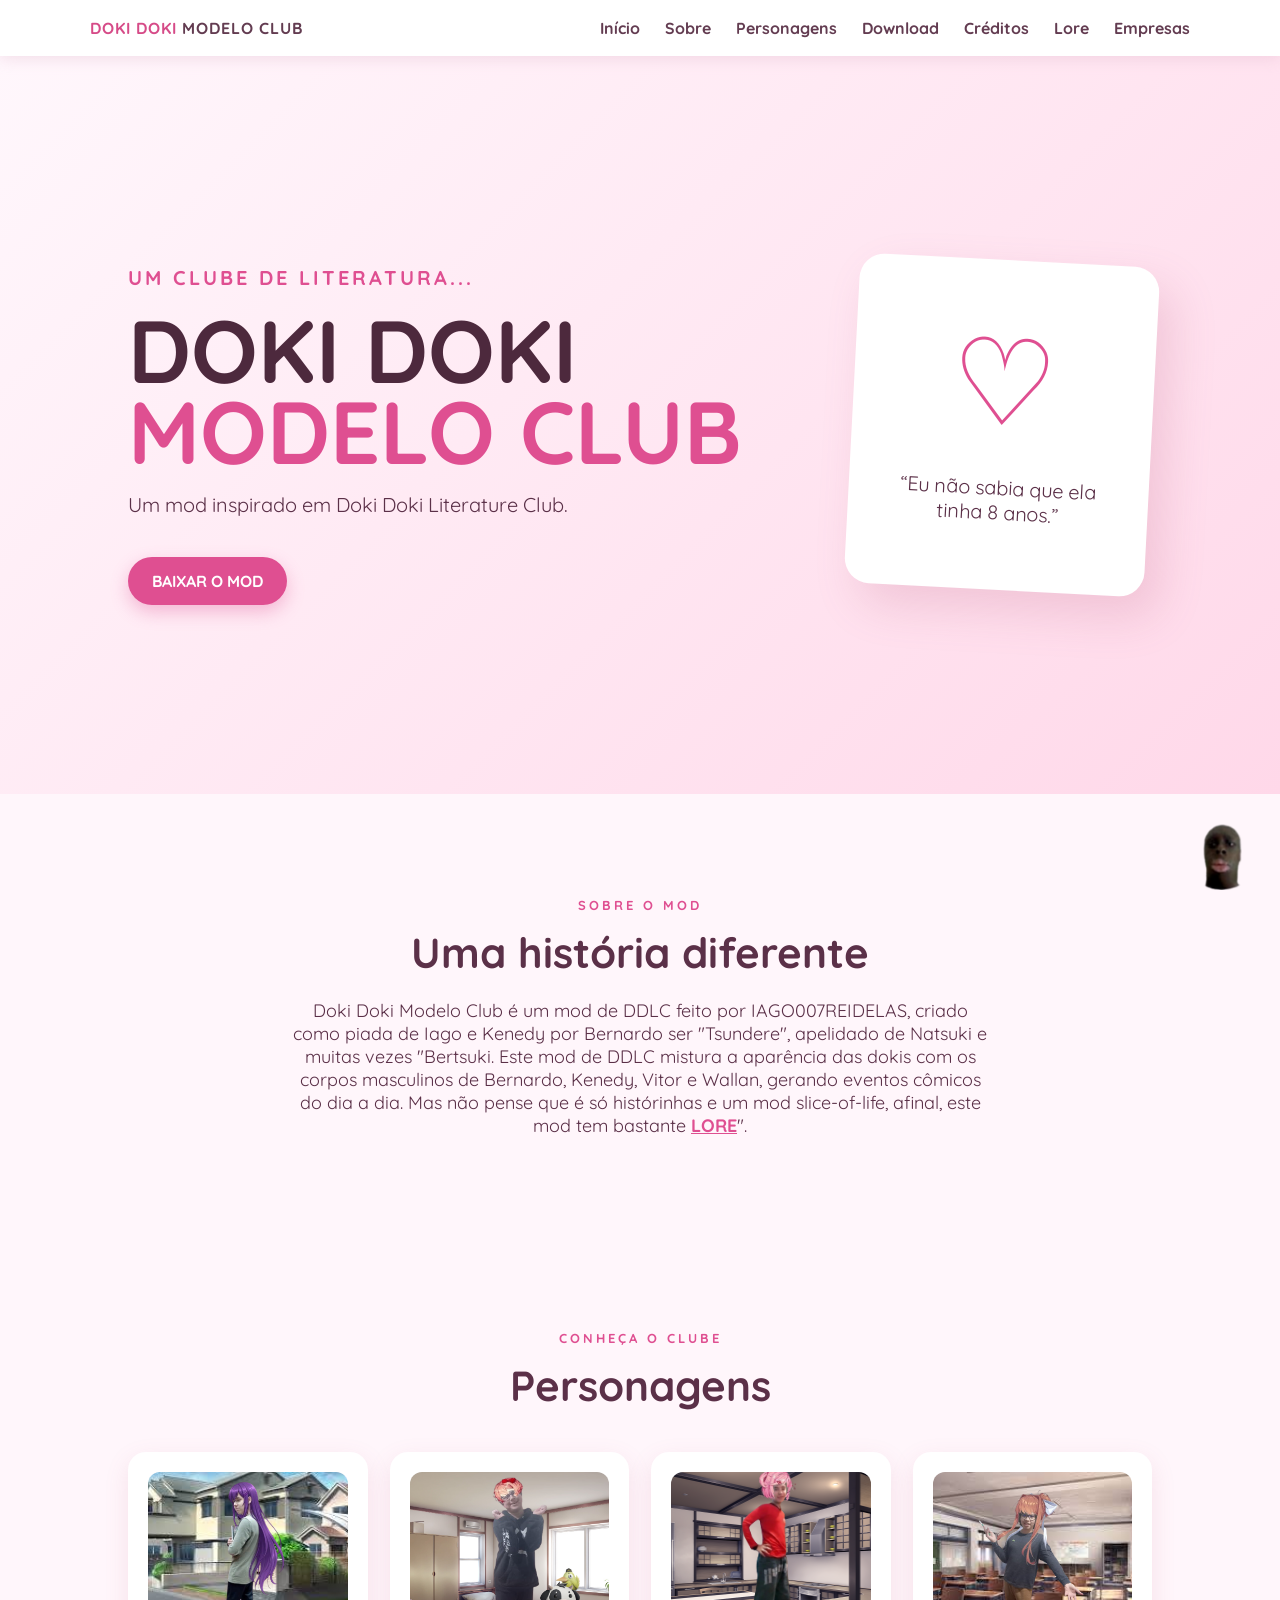
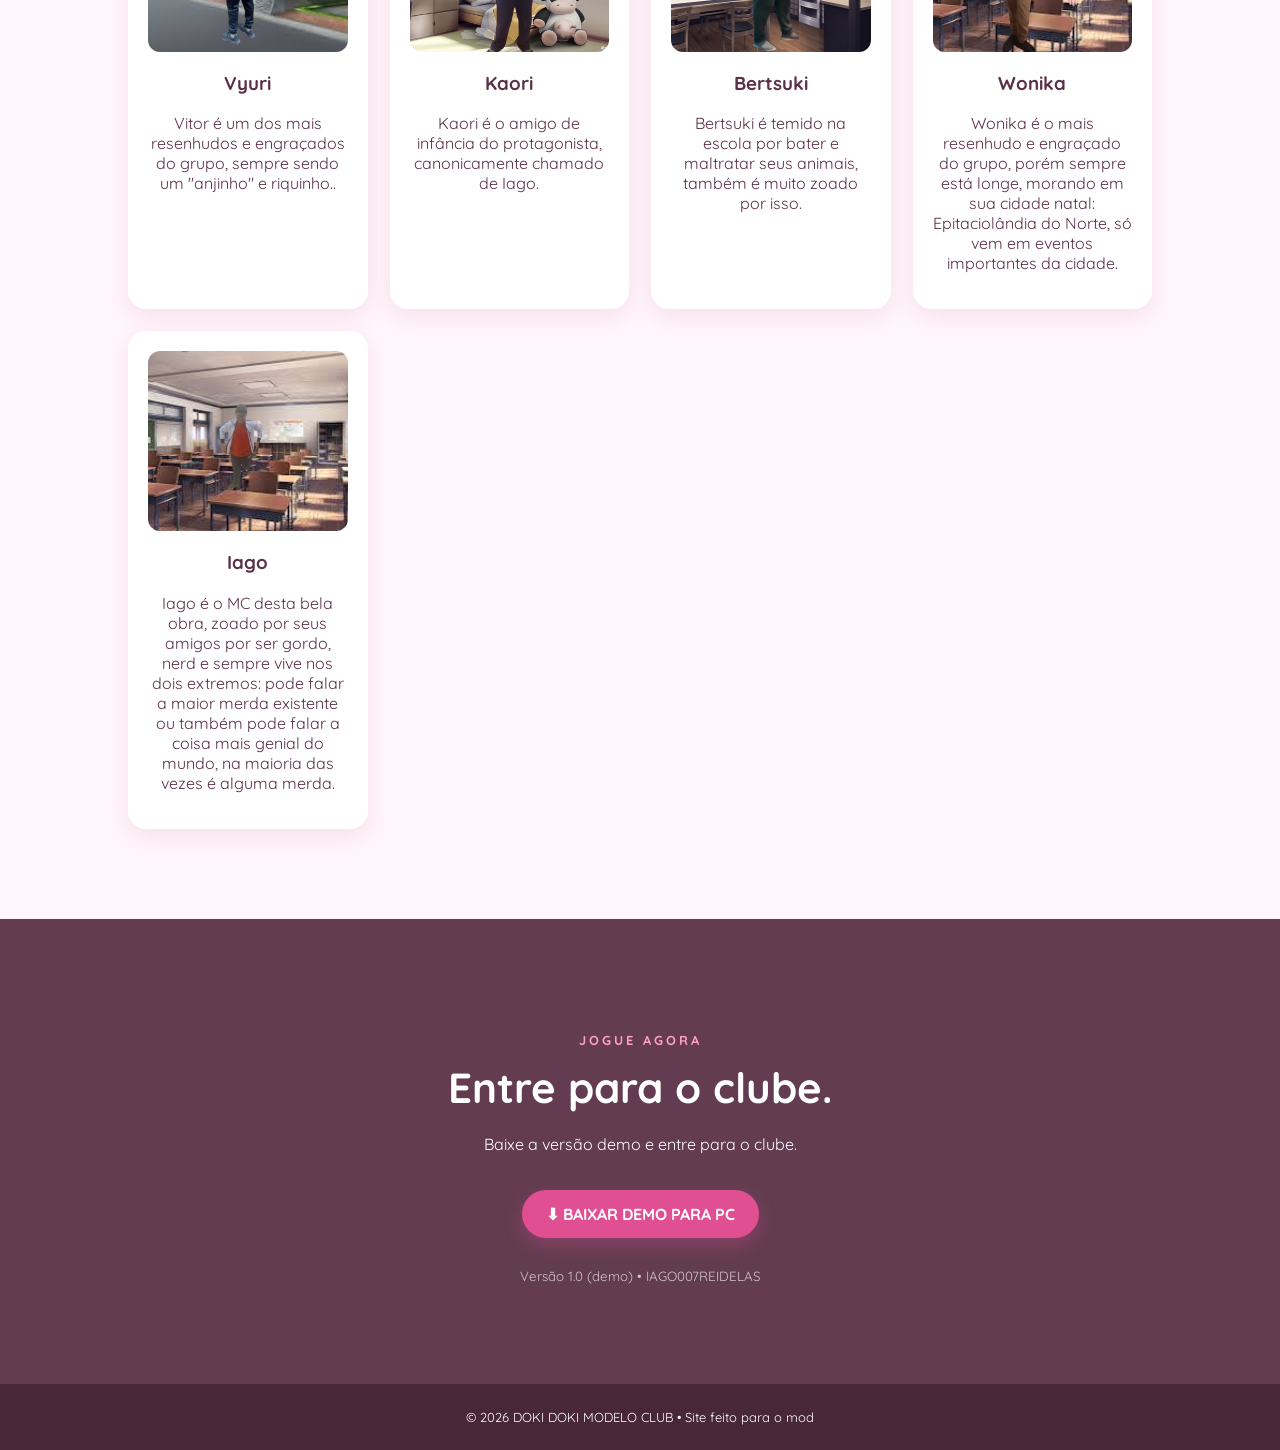
==== commit 5602ab69: "pequenas alterações" ====
--- a/index.html
+++ b/index.html
@@ -3,7 +3,7 @@
 <head>
   <meta charset="utf-8">
   <meta name="viewport" content="width=device-width, initial-scale=1.0">
-  <title>DOKI DOKI MODELO CLUB</title>
+  <title>TUNG TUNG MODELO CLUB</title>
   <link rel="stylesheet" href="style.css">
 </head>
 <a href="neguinho.html">
@@ -35,10 +35,10 @@
         <p>Um mod inspirado em Doki Doki Literature Club.</p>
         <a class="button" href="#download">BAIXAR O MOD</a>
       </div>
-      <div class="hero-card">
-        <div class="hero-heart">♡</div>
-        <p>“Eu não sabia que ela tinha 8 anos.”</p>
-      </div>
+     <div class="hero-card" onclick="abrirBernardos()">
+    <div class="hero-heart">♡</div>
+    <p>“Eu não sabia que ela tinha 8 anos.”</p>
+</div>
     </section>
 
     <section id="sobre" class="section">
@@ -127,5 +127,14 @@
 
   <footer>© 2026 DOKI DOKI MODELO CLUB • Site feito para o mod</footer>
   <script src="script.js"></script>
+  <div id="janela-bernardos" class="modal-bernardos">
+    <div class="conteudo-bernardos">
+        <button onclick="fecharBernardos()">✕</button>
+
+        
+
+        <img src="assets/personagens/1000 bernardos.jpeg" alt="1000 Bernardos">
+    </div>
+</div>
 </body>
 </html>
--- a/style.css
+++ b/style.css
@@ -1334,4 +1334,70 @@
         padding-left: 20px;
         padding-right: 20px;
     }
+}
+* { 
+    cursor: url("assets/icones/neguinho_cursor.png"), auto; 
+}
+a,
+button,
+[onclick] {
+    cursor: url("assets/icones/neguinho_cursor.png") 5 5, pointer;
+}
+
+.bredd-final {
+    text-align: center;
+    margin-top: 50px;
+    margin-bottom: 20px;
+}
+
+.bredd-final img {
+    width: 200px;
+    height: auto;
+}
+.bredd-final img {
+    width: 200px;
+    cursor: pointer;
+    transition: transform 0.15s;
+}
+
+.bredd-final img:hover {
+    transform: scale(1.05);
+}
+.modal-bernardos {
+    display: none;
+    position: fixed;
+    inset: 0;
+    background: rgba(0, 0, 0, 0.8);
+    justify-content: center;
+    align-items: center;
+    z-index: 9999;
+}
+
+.conteudo-bernardos {
+    background: white;
+    padding: 30px;
+    text-align: center;
+    border-radius: 15px;
+    position: relative;
+}
+
+.conteudo-bernardos img {
+    width: 200px;
+}
+
+.conteudo-bernardos button {
+    position: absolute;
+    right: 10px;
+    top: 10px;
+    cursor: pointer;
+}
+.wallace-final {
+    text-align: center;
+    margin-top: 50px;
+    margin-bottom: 20px;
+}
+
+.wallace-final img {
+    width: 200px;
+    height: auto;
 }
